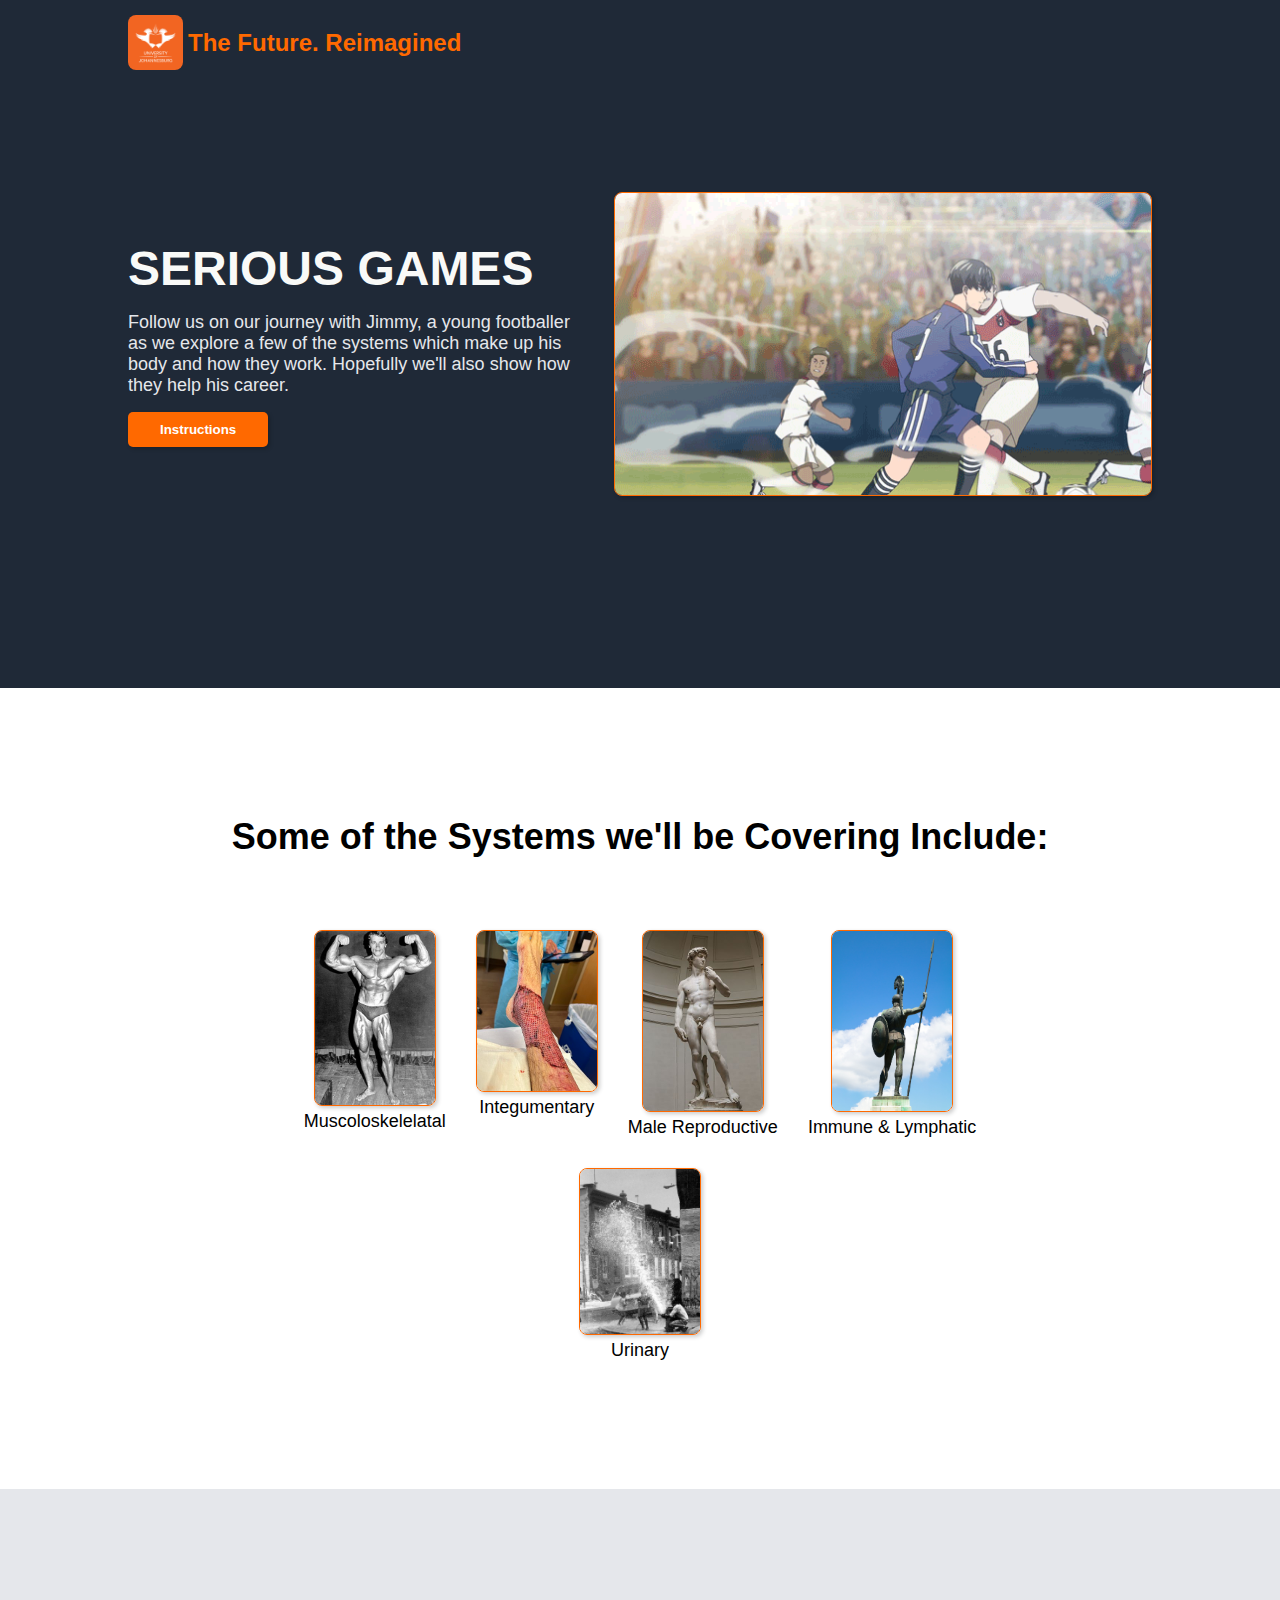
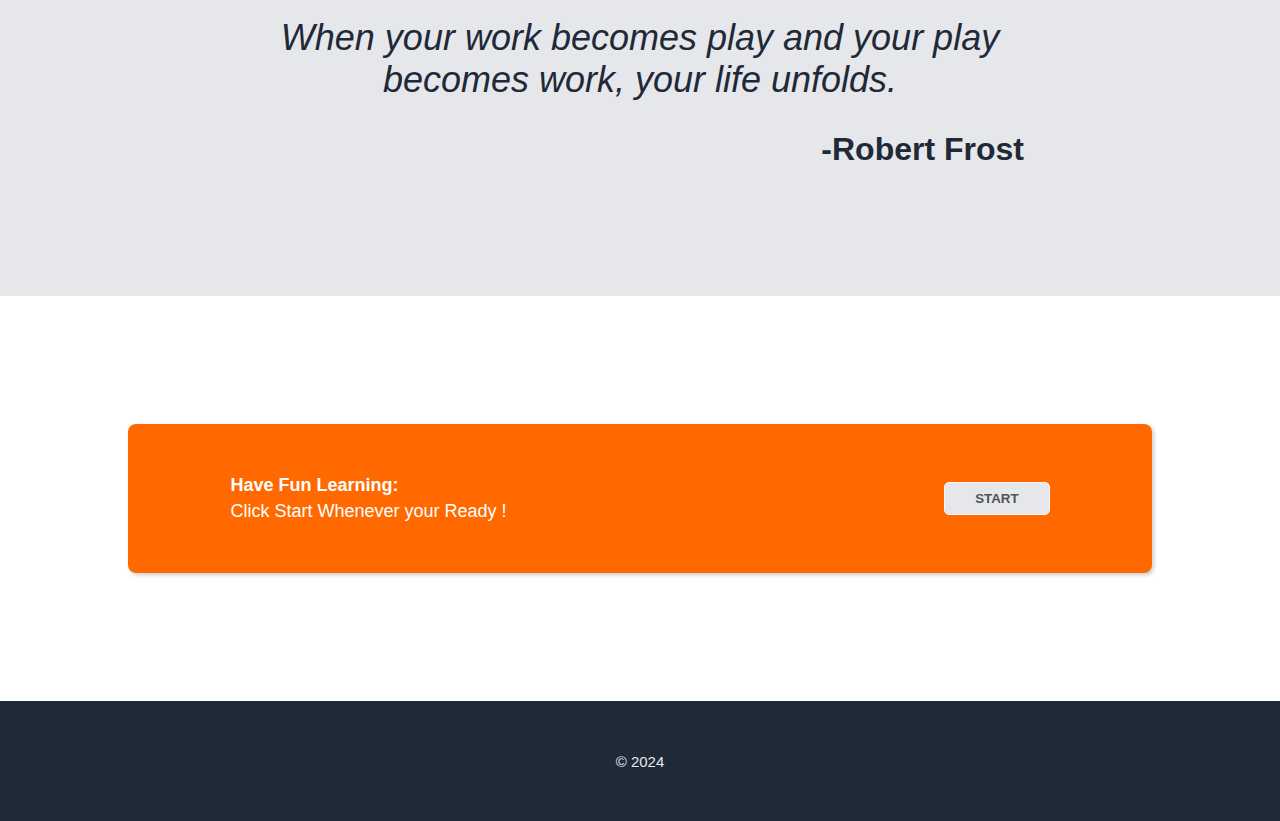
==== index.html @ d8614d5d "feat: add left over files to push to main" ====
<!DOCTYPE html>
<html lang="en">

<head>
    <meta charset="UTF-8">
    <meta name="viewport" content="width=device-width, initial-scale=1.0">
    <link rel="stylesheet" href="style.css">
    <title>Serious Games</title>
</head>

<body>
    <div class="block-1">
        <div class="header-nav">
            <div class="header-logo">
                <img src="imgs/university-of-johannesburg-logo.png" class="logo-icon">
                <a href="index.html"><h1 style="color:#ff6900">The Future. Reimagined</h1></a>
                
            </div>
            <ul class="links">
              
            </ul>
        </div>
        <div class="text-image">
            <div class="text-left">
                <h2>SERIOUS GAMES</h2>
                <p class="subtext">Follow us on our journey with Jimmy, a young footballer as we explore a few of the systems which make up his body and how they work. Hopefully we'll also show how they help his career.</p>
                <button>Instructions</button>
            </div>
            <img src="imgs/football.gif" alt="stray kids logo" class="logo-image">
        </div>
    </div>

    <div class="block-2">
        <h3>Some of the Systems we'll be Covering Include:</h3>
        <div class="boxes">
            <div class="box-1">
                <img src="imgs/arnold_schwarzenegger.jpg" class="icon">
                <p>Muscoloskelelatal</p>
            </div>
            <div class="box-2">
                <img src="imgs/skin_graft.jpg" class="icon">
                <p>Integumentary</p>
            </div>
            <div class="box-3">
                <img src="imgs/david'_by_michelangelo.jpg" class="icon">
                <p>Male Reproductive</p>
            </div>
            <div class="box-4">
                <img src="imgs/soldier.jpg" class="icon">
                <p>Immune & Lymphatic</p>
            </div>
            <div class="box-5">
                <img src="imgs/fire_hydrant.jpg" class="icon">
                <p>Urinary</p>
            </div>
            
        </div>
    </div>

    <div class="block-3">
        <p class="quote">When your work becomes play and your play becomes work, your life unfolds.</p>
        <p class="author">-Robert Frost</p>
    </div>

    <div class="block-4">
        <div class="text">
            <h4 style="color:white">Have Fun Learning:</h4>
            <p class="" style="color:white">Click Start Whenever your Ready !</p>
        </div>
        <button class="button" style="background-color:#E5E7EB; color:#505355">START</button>
    </div>

    <div class="footer">
        <p>© 2024</p>
    </div>
</body>

</html>
---- style.css ----
body {
    font-family: Roboto, sans-serif;
    font-size: 18px;
    display: flex;
    flex-direction: column;
    padding: 0;
    margin: 0;
}

p {
    margin: 0;
}

/* Images */
.logo-icon {
    width: 55px;
    height: auto;
    flex: none;
    box-shadow: none;
}

.header-link {
    width: 25px;
}

img {
    width: 40vw;
    height: auto;
    border-radius: 8px;
    flex-shrink: 0;
    flex-grow: 3;
    align-self: center;
    box-shadow: 2px 2px 4px rgba(0, 0, 0, 0.2);
}



.logo-image,
.icon {
    border: 1.5px solid #ff6900;
}

.wider {

    width:60vw;
    border: 1.5px solid #ff6900;
    
}

.icon {
    width: 120px;
    height: auto;
}

.twitter {
    box-shadow: none;
}

/* Lists and Links */
ul {
    list-style-type: none;
    display: flex;
    gap: 25px;
    padding: 0;
}

a {
    text-decoration: none;
    color: #eee;
}

/* Block 1 */
.block-1 {
    display: flex;
    flex-direction: column;
    background-color: #1F2937;
    color: #F9FAF8;
}

.header-logo {
    display: flex;
    align-items: center;
    gap: 5px;
}

.header-nav {
    display: flex;
    justify-content: space-between;
    align-items: center;
    padding: 1% 10%;
    position: fixed;
    top: 0;
    right: 0;
    left: 0;
    background-color: #1F2937;
}

.text-image {
    display: flex;
    padding: 15% 10%;
    gap: 5vw;
    align-items: center;
    justify-content: center;
    gap: 30px;
    flex-wrap: wrap;
}

.text-left {
    display: flex;
    flex-direction: column;
    align-items: flex-start;
    gap: 16px;
    flex-basis: 35vw;
    flex-grow: 1;
}

h1 {
    font-size: 24px;
}

h2 {
    font-size: 48px;
    font-weight: 800;
    margin: 0;
}

.subtext {
    color: #E5E7EB;
    margin: 0;
}

button {
    background-color: #ff6900;
    border-radius: 5px;
    border-color: transparent;
    padding: 8px 30px;
    color: white;
    font-weight: bold;
    box-shadow: 2px 2px 4px rgba(0, 0, 0, 0.2);
}

/* Block 2 */
.block-2 {
    display: flex;
    flex-direction: column;
    justify-content: center;
    align-items: center;
    flex: 1;
    padding: 10%;
    gap: 8vh;
}

.block-2_variant
{
    display: flex;
    flex-direction: column;
    justify-content: center;
    align-items: center;
    flex: 1;
    padding: 10%;
    gap: 8vh;


}

.boxes {
    display: flex;
    gap: 30px;
    padding: 0 10%;
    flex-wrap: wrap;
    justify-content: center;
    text-align: center;
}

h3 {
    font-size: 36px;
    font-weight: 800;
    text-align: center;
    margin: 0;
}

/* Block 3 */
.block-3 {
    display: flex;
    flex-direction: column;
    justify-content: center;
    align-items: center;
    gap: 30px;

    background-color: #E5E7EB;
    padding: 10% 20%;
    font-size: 36px;
    font-style: italic;
    font-weight: 100;
    color: #1F2937;
}

.quote {
    text-align: center;
}

.author {
    align-self: flex-end;
    font-size: 32px;
    font-style: normal;
    font-weight: bold;
    text-align: right;
}

/* Block 4 */
.block-4 {
    display: flex;
    justify-content: space-between;
    gap: 30px;
    margin: 10%;
    padding: 4% 8%;
    background-color: #ff6900;
    box-shadow: 2px 2px 4px rgba(0, 0, 0, 0.2);
    border-radius: 8px;
    color: #F9FAF8;
}

h4 {
    margin: 0;
}

.button {
    flex-shrink: 0;
    border: 1px solid #F9FAF8;
    align-self: center;
    box-shadow: none;
}

.text {
    display: flex;
    flex-direction: column;
    gap: 5px;
}

/* Footer */
.footer {
    display: flex;
    justify-content: center;
    align-content: center;
    background-color: #1F2937;
    color: #E5E7EB;
    padding: 4%;
    font-size: 15px;
}

/* Remove border fieldset*/

fieldset {

    border:0;
}

iframe {

    display:flex;
    height:40vw;
    width:40vw;
}
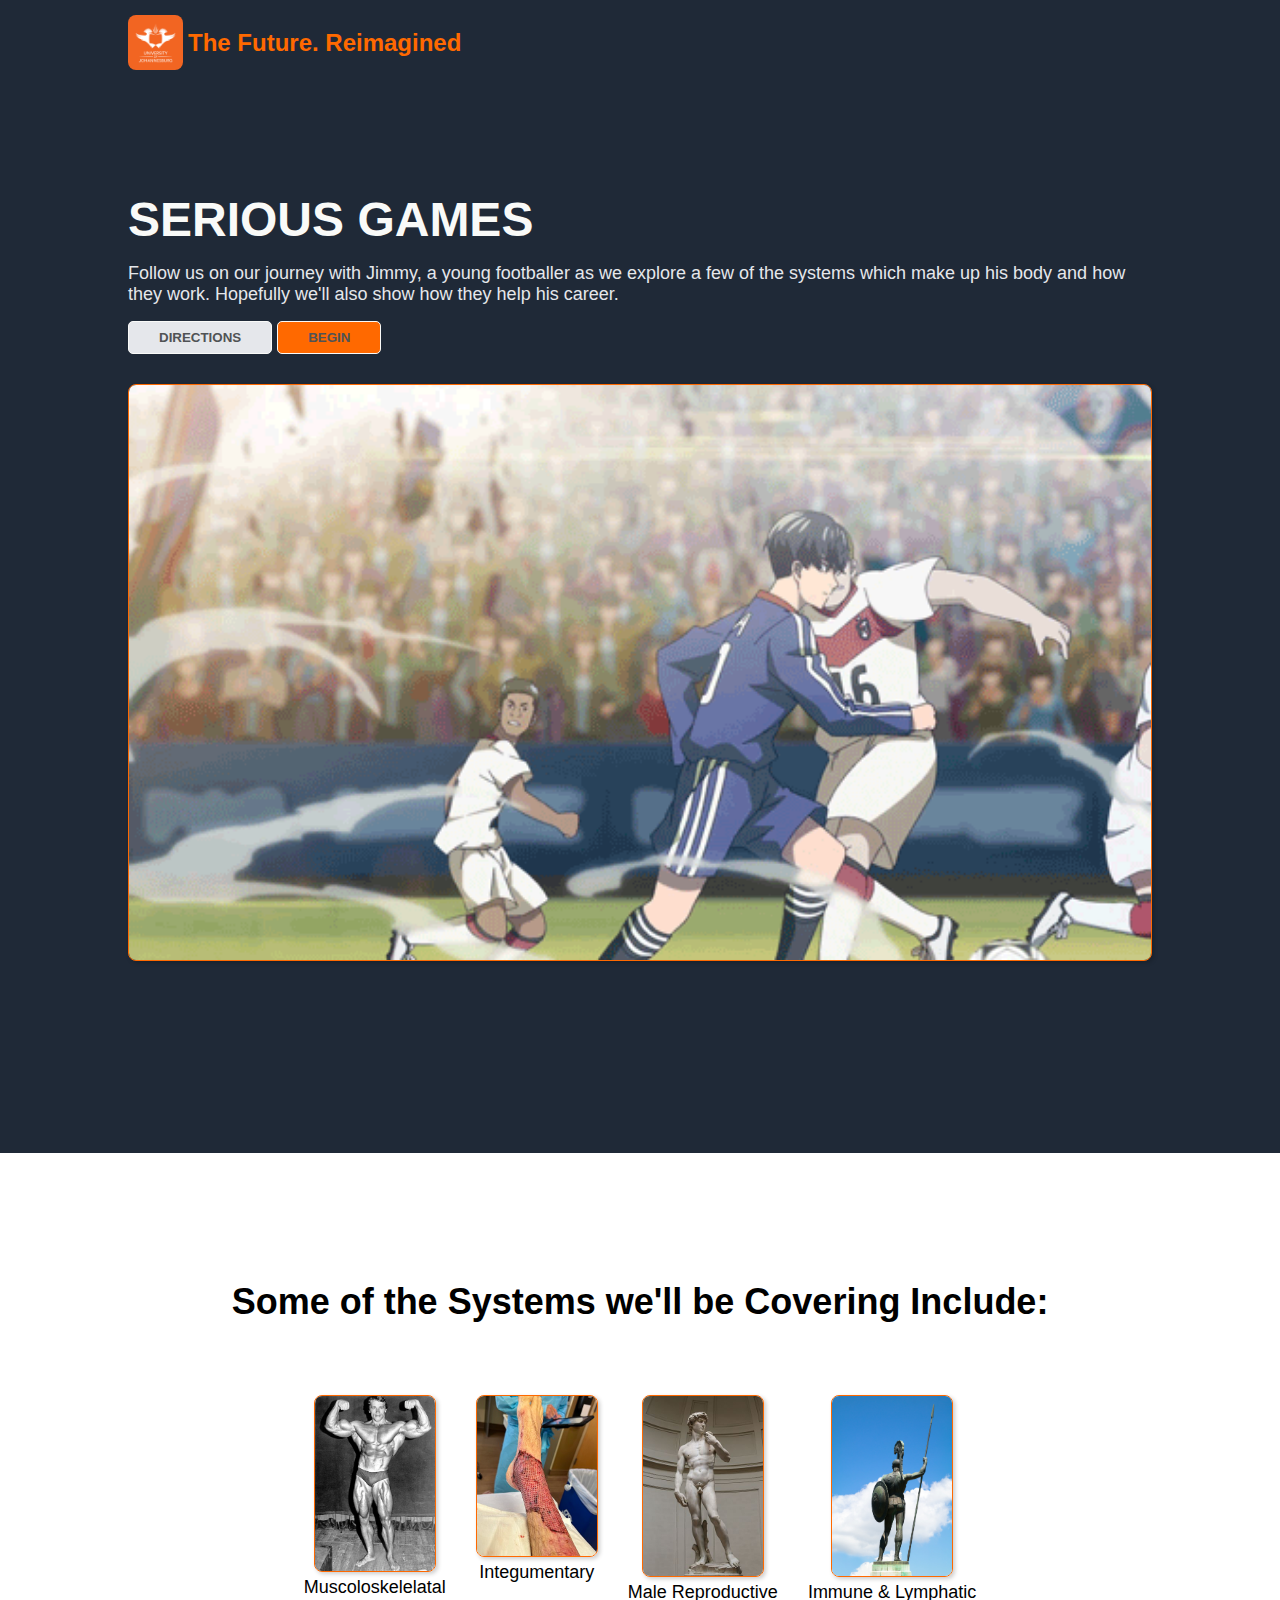
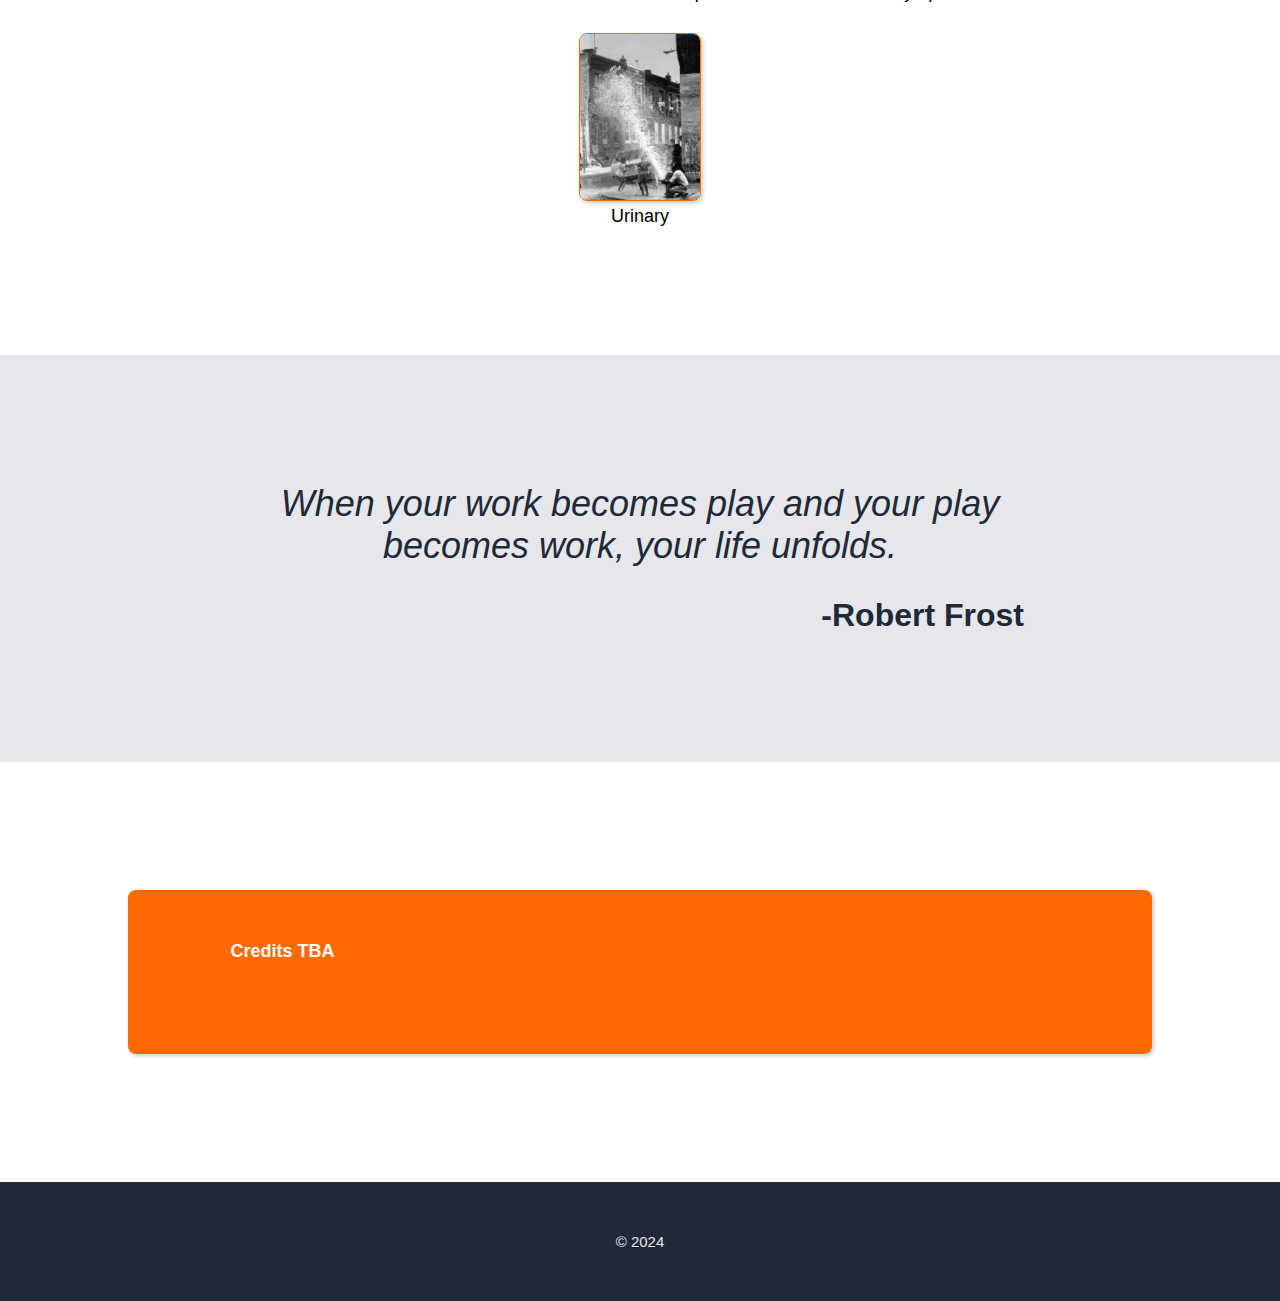
==== commit a82d1f13: "feat: too many changes to mention definitely day I won't forget.Enough said" ====
--- a/index.html
+++ b/index.html
@@ -9,6 +9,7 @@
 </head>
 
 <body>
+    <script src="scripts/index.js"></script>
     <div class="block-1">
         <div class="header-nav">
             <div class="header-logo">
@@ -24,10 +25,14 @@
             <div class="text-left">
                 <h2>SERIOUS GAMES</h2>
                 <p class="subtext">Follow us on our journey with Jimmy, a young footballer as we explore a few of the systems which make up his body and how they work. Hopefully we'll also show how they help his career.</p>
-                <button>Instructions</button>
+                <div>
+                    <button class="button" style="background-color:#E5E7EB; color:#505355" onclick="pathWay()">DIRECTIONS</button>
+                    <button class="button" style="background-color:#ff6900; color:#505355 " onclick="thrust()">BEGIN</button>    
+                </div>
             </div>
-            <img src="imgs/football.gif" alt="stray kids logo" class="logo-image">
+            <img src="imgs/football.gif" alt="Jimmy Logo" class="logo-image">
         </div>
+        
     </div>
 
     <div class="block-2">
@@ -64,15 +69,24 @@
 
     <div class="block-4">
         <div class="text">
-            <h4 style="color:white">Have Fun Learning:</h4>
-            <p class="" style="color:white">Click Start Whenever your Ready !</p>
+            <h4 style="color:white">Credits TBA</h4>
+            <ul>
+                
+               
+            </ul>
         </div>
-        <button class="button" style="background-color:#E5E7EB; color:#505355">START</button>
+
+        <div class="text">
+            
+
+        </div>
+        
     </div>
 
     <div class="footer">
         <p>© 2024</p>
     </div>
+
 </body>
 
 </html>--- a/style.css
+++ b/style.css
@@ -24,7 +24,7 @@
 }
 
 img {
-    width: 40vw;
+    width: 60vw;
     height: auto;
     border-radius: 8px;
     flex-shrink: 0;
@@ -40,9 +40,9 @@
     border: 1.5px solid #ff6900;
 }
 
-.wider {
-
-    width:60vw;
+#no_1 .wider {
+
+    width:40vw;
     border: 1.5px solid #ff6900;
     
 }
@@ -137,6 +137,8 @@
     color: white;
     font-weight: bold;
     box-shadow: 2px 2px 4px rgba(0, 0, 0, 0.2);
+    
+    
 }
 
 /* Block 2 */
@@ -180,7 +182,8 @@
 }
 
 /* Block 3 */
-.block-3 {
+#block-3 {
+    visibility:hidden;
     display: flex;
     flex-direction: column;
     justify-content: center;
@@ -195,6 +198,21 @@
     color: #1F2937;
 }
 
+.block-3 {
+    display: flex;
+    flex-direction: column;
+    justify-content: center;
+    align-items: center;
+    gap: 30px;
+
+    background-color: #E5E7EB;
+    padding: 10% 20%;
+    font-size: 36px;
+    font-style: italic;
+    font-weight: 100;
+    color: #1F2937;
+}
+
 .quote {
     text-align: center;
 }
@@ -231,6 +249,23 @@
     box-shadow: none;
 }
 
+
+ button#next {
+    
+    display:none;
+    background-color: #ff6900;
+    border-radius: 5px;
+    border-color: transparent;
+    padding: 8px 30px;
+    color: white;
+    font-weight: bold;
+    box-shadow: 2px 2px 4px rgba(0, 0, 0, 0.2);
+
+}
+
+
+
+
 .text {
     display: flex;
     flex-direction: column;
